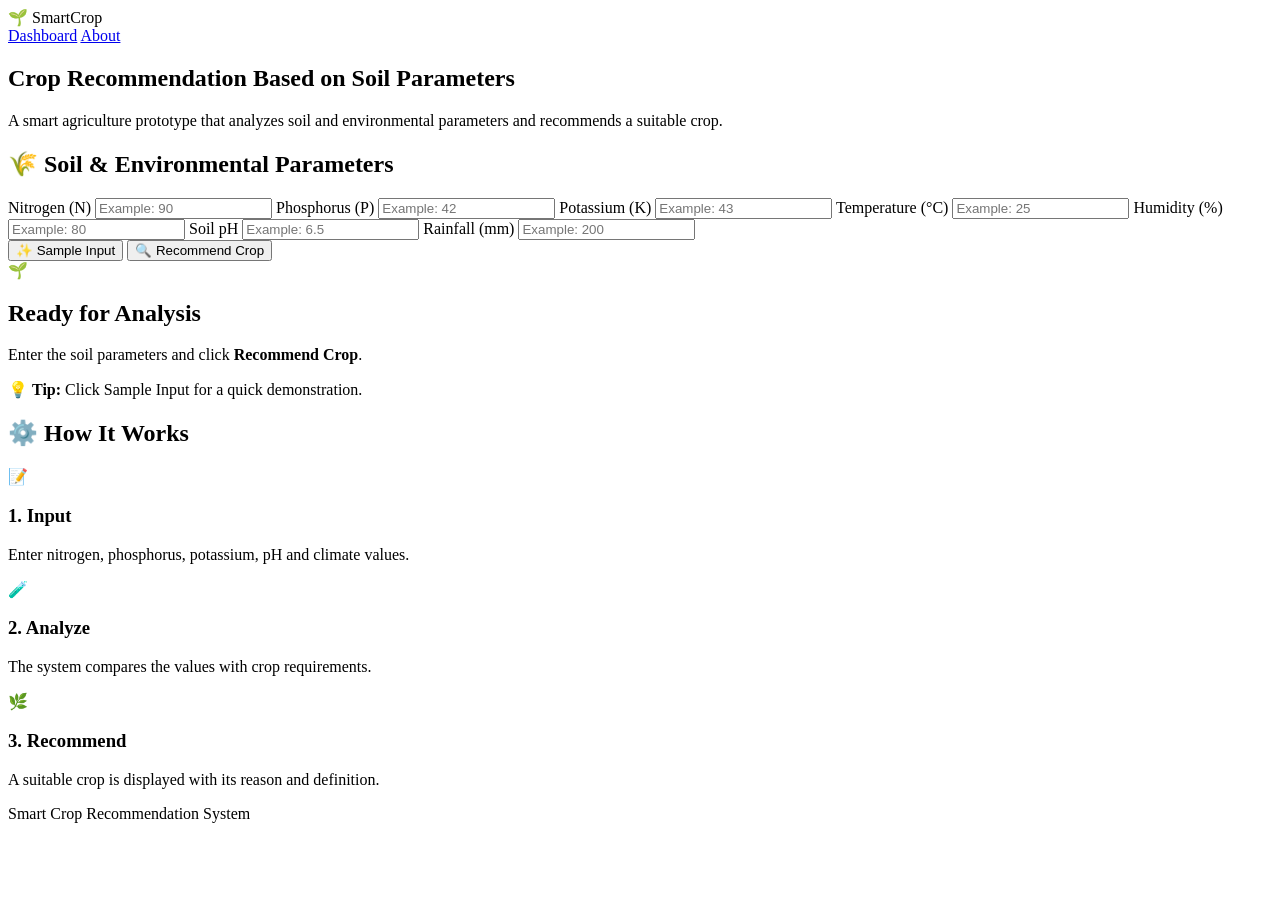
==== index.html @ 1e4f78e8 "Create index.html" ====
<!DOCTYPE html>
<html lang="en">
<head>
    <meta charset="UTF-8">
    <meta name="viewport" content="width=device-width, initial-scale=1.0">
    <title>Smart Crop Recommendation</title>
    <link rel="stylesheet" href="style.css">
</head>

<body>

<nav>
    <div class="logo">🌱 Smart<span>Crop</span></div>

    <div>
        <a href="index.html">Dashboard</a>
        <a href="about.html">About</a>
    </div>
</nav>

<section class="hero">
    <div>
        <h1>Crop Recommendation Based on Soil Parameters</h1>

        <p>
            A smart agriculture prototype that analyzes soil and
            environmental parameters and recommends a suitable crop.
        </p>
    </div>
</section>

<div class="container">

    <div class="grid">

        <!-- INPUT SECTION -->
        <section class="card">

            <h2>🌾 Soil & Environmental Parameters</h2>

            <div class="form">

                <label>
                    Nitrogen (N)
                    <input type="number" id="n" placeholder="Example: 90">
                </label>

                <label>
                    Phosphorus (P)
                    <input type="number" id="p" placeholder="Example: 42">
                </label>

                <label>
                    Potassium (K)
                    <input type="number" id="k" placeholder="Example: 43">
                </label>

                <label>
                    Temperature (°C)
                    <input type="number" id="temp" step="0.1"
                           placeholder="Example: 25">
                </label>

                <label>
                    Humidity (%)
                    <input type="number" id="hum" step="0.1"
                           placeholder="Example: 80">
                </label>

                <label>
                    Soil pH
                    <input type="number" id="ph" step="0.1"
                           placeholder="Example: 6.5">
                </label>

                <label>
                    Rainfall (mm)
                    <input type="number" id="rain" step="0.1"
                           placeholder="Example: 200">
                </label>

            </div>

            <div class="buttons">

                <button class="sample" onclick="sampleInput()">
                    ✨ Sample Input
                </button>

                <button class="recommend" onclick="recommendCrop()">
                    🔍 Recommend Crop
                </button>

            </div>

        </section>


        <!-- RESULT SECTION -->
        <section class="card result" id="result">

            <div class="plant">🌱</div>

            <h2>Ready for Analysis</h2>

            <p>
                Enter the soil parameters and click
                <b>Recommend Crop</b>.
            </p>

            <div class="tip">
                💡 <b>Tip:</b> Click Sample Input for a quick demonstration.
            </div>

        </section>

    </div>

</div>


<!-- HOW IT WORKS -->

<div class="container">

    <section class="card">

        <h2>⚙️ How It Works</h2>

        <div class="steps">

            <div class="step">
                <span>📝</span>
                <h3>1. Input</h3>
                <p>
                    Enter nitrogen, phosphorus, potassium,
                    pH and climate values.
                </p>
            </div>

            <div class="step">
                <span>🧪</span>
                <h3>2. Analyze</h3>
                <p>
                    The system compares the values with
                    crop requirements.
                </p>
            </div>

            <div class="step">
                <span>🌿</span>
                <h3>3. Recommend</h3>
                <p>
                    A suitable crop is displayed with
                    its reason and definition.
                </p>
            </div>

        </div>

    </section>

</div>


<footer>
    Smart Crop Recommendation System
</footer>

<script src="script.js"></script>

</body>
</html>
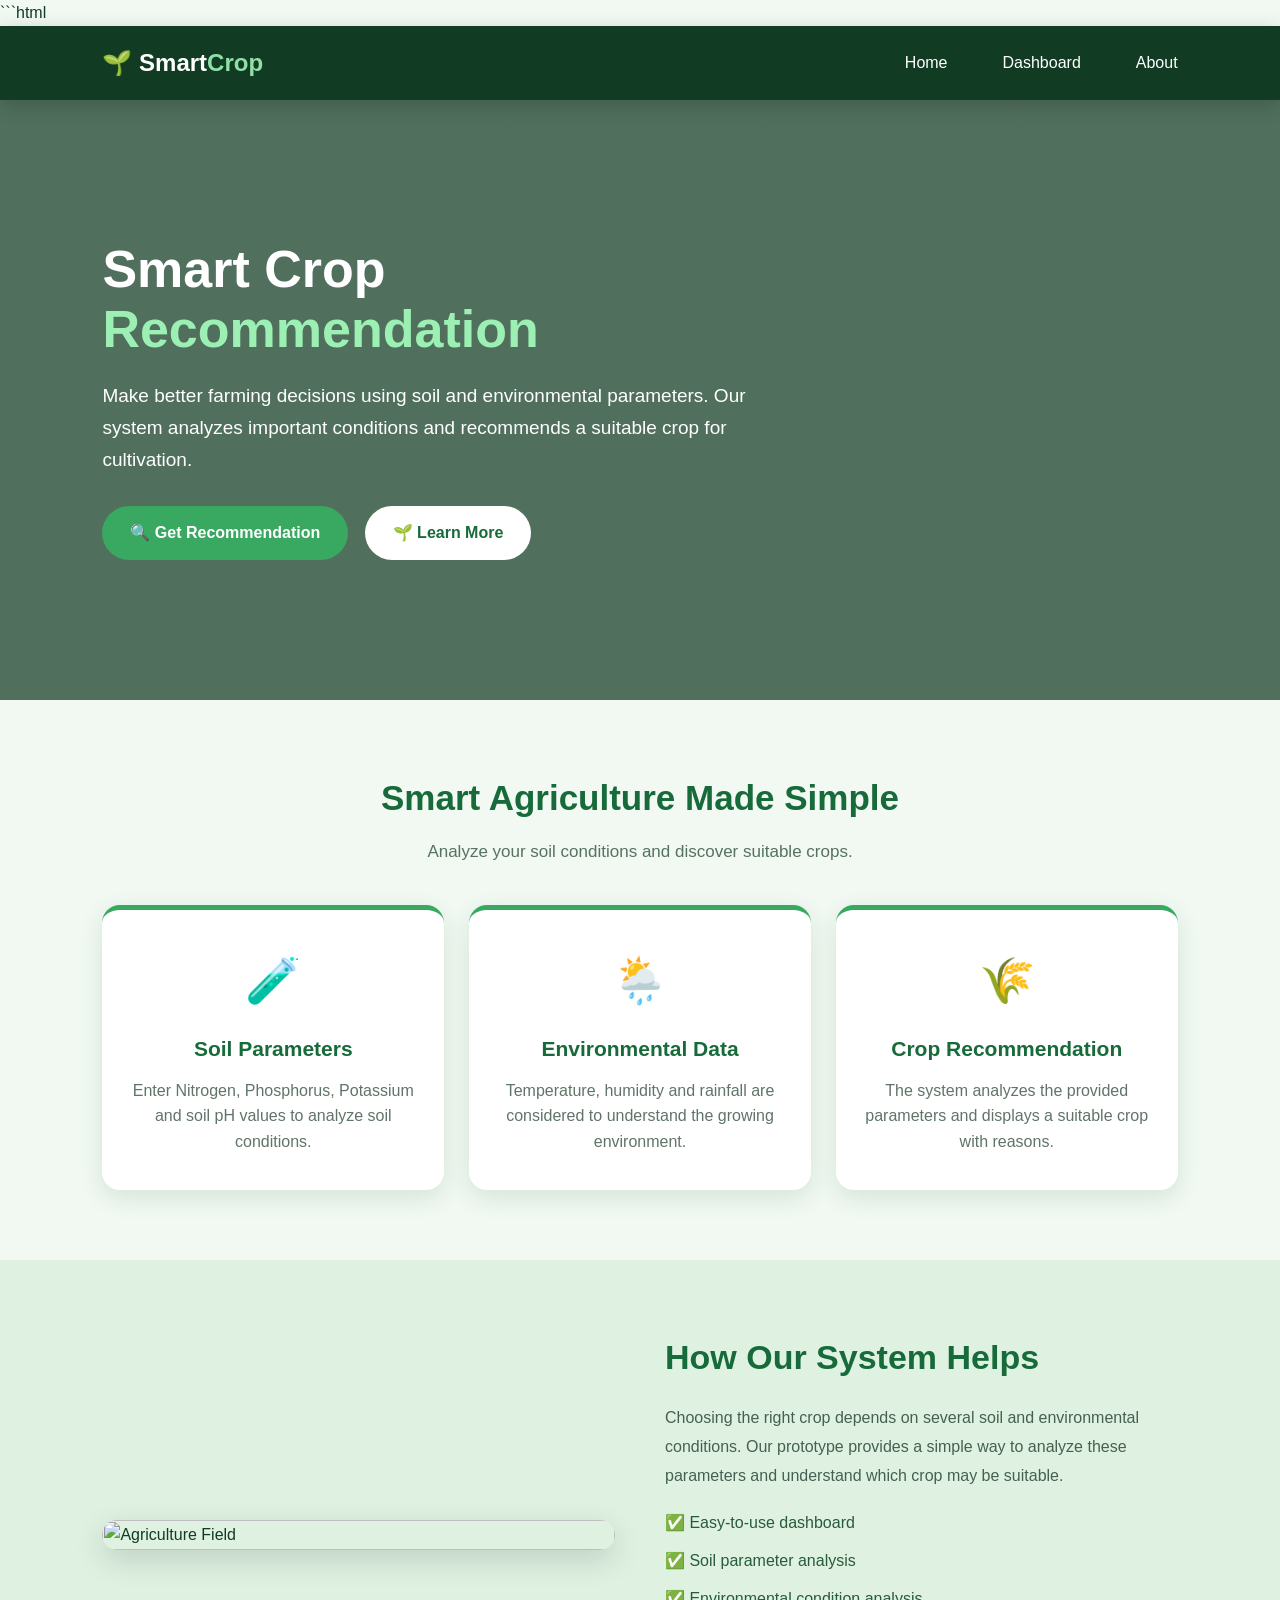
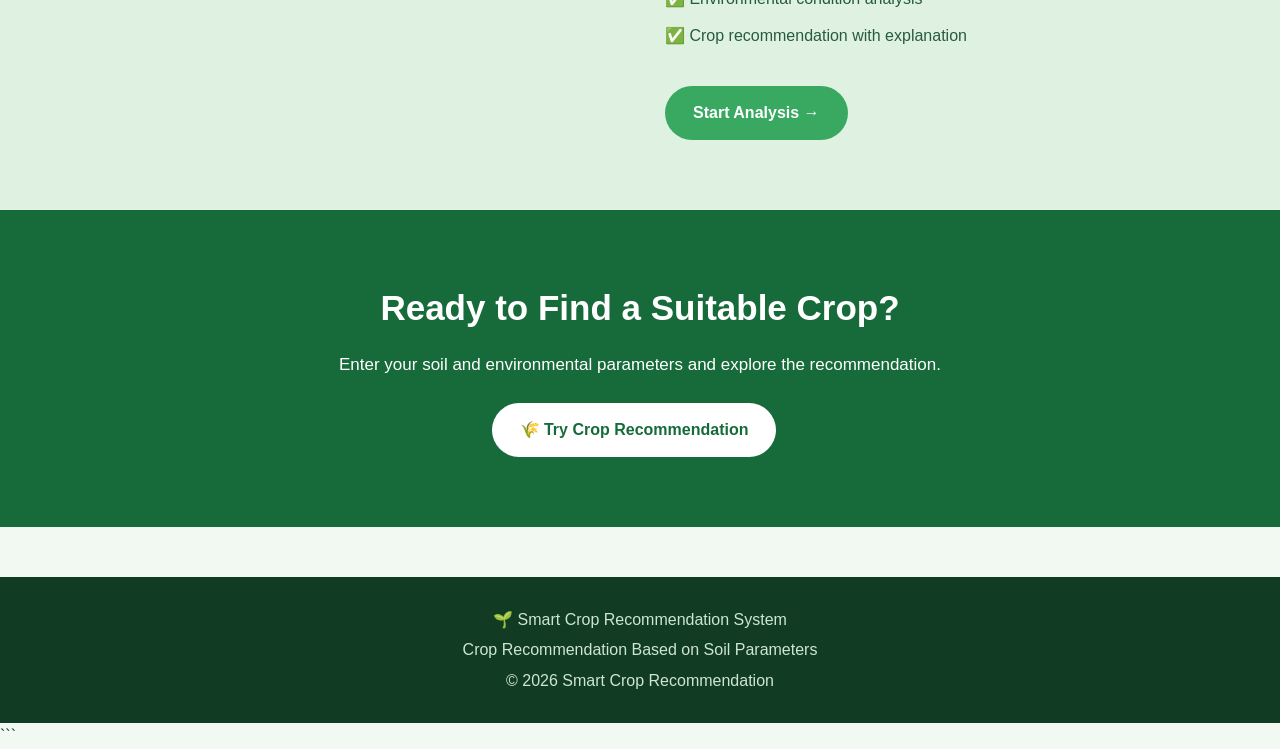
==== commit 5d66692b: "Update index.html" ====
--- a/index.html
+++ b/index.html
@@ -1,173 +1,486 @@
+```html
 <!DOCTYPE html>
 <html lang="en">
 <head>
     <meta charset="UTF-8">
     <meta name="viewport" content="width=device-width, initial-scale=1.0">
+
     <title>Smart Crop Recommendation</title>
+
     <link rel="stylesheet" href="style.css">
+
+    <style>
+        * {
+            margin: 0;
+            padding: 0;
+            box-sizing: border-box;
+            font-family: Arial, sans-serif;
+        }
+
+        body {
+            background: #f1f9f2;
+            color: #123b24;
+        }
+
+        /* Navigation */
+        nav {
+            width: 100%;
+            background: #123b24;
+            padding: 18px 8%;
+            display: flex;
+            justify-content: space-between;
+            align-items: center;
+            position: sticky;
+            top: 0;
+            z-index: 1000;
+        }
+
+        .logo {
+            color: white;
+            font-size: 24px;
+            font-weight: bold;
+        }
+
+        .logo span {
+            color: #8ee0a8;
+        }
+
+        nav ul {
+            list-style: none;
+            display: flex;
+            gap: 30px;
+        }
+
+        nav ul li a {
+            color: white;
+            text-decoration: none;
+            font-size: 16px;
+            font-weight: 500;
+        }
+
+        nav ul li a:hover {
+            color: #8ee0a8;
+        }
+
+        /* Hero */
+        .hero {
+            min-height: 600px;
+            display: flex;
+            align-items: center;
+            padding: 70px 8%;
+            background:
+                linear-gradient(rgba(18, 59, 36, 0.72),
+                rgba(18, 59, 36, 0.72)),
+                url("https://images.unsplash.com/photo-1500382017468-9049fed747ef?auto=format&fit=crop&w=1600&q=80");
+
+            background-size: cover;
+            background-position: center;
+        }
+
+        .hero-content {
+            max-width: 700px;
+            color: white;
+        }
+
+        .hero-content h1 {
+            font-size: 52px;
+            line-height: 1.15;
+            margin-bottom: 20px;
+        }
+
+        .hero-content h1 span {
+            color: #9df0b3;
+        }
+
+        .hero-content p {
+            font-size: 19px;
+            line-height: 1.7;
+            margin-bottom: 30px;
+        }
+
+        .btn {
+            display: inline-block;
+            padding: 14px 28px;
+            margin-right: 12px;
+            border-radius: 30px;
+            text-decoration: none;
+            font-weight: bold;
+            transition: 0.3s;
+        }
+
+        .btn-primary {
+            background: #39a861;
+            color: white;
+        }
+
+        .btn-primary:hover {
+            background: #2e8b57;
+            transform: translateY(-3px);
+        }
+
+        .btn-secondary {
+            background: white;
+            color: #176b3a;
+        }
+
+        .btn-secondary:hover {
+            background: #dff2e2;
+            transform: translateY(-3px);
+        }
+
+        /* Features */
+        .features {
+            padding: 70px 8%;
+            text-align: center;
+        }
+
+        .section-title {
+            font-size: 35px;
+            color: #176b3a;
+            margin-bottom: 12px;
+        }
+
+        .section-subtitle {
+            color: #567260;
+            margin-bottom: 40px;
+            font-size: 17px;
+        }
+
+        .feature-container {
+            display: grid;
+            grid-template-columns: repeat(3, 1fr);
+            gap: 25px;
+        }
+
+        .feature-card {
+            background: white;
+            padding: 35px 25px;
+            border-radius: 18px;
+            box-shadow: 0 8px 25px rgba(20, 80, 40, 0.12);
+            transition: 0.3s;
+            border-top: 5px solid #39a861;
+        }
+
+        .feature-card:hover {
+            transform: translateY(-8px);
+        }
+
+        .feature-icon {
+            font-size: 45px;
+            margin-bottom: 15px;
+        }
+
+        .feature-card h3 {
+            color: #176b3a;
+            margin-bottom: 12px;
+            font-size: 21px;
+        }
+
+        .feature-card p {
+            color: #607468;
+            line-height: 1.6;
+        }
+
+        /* About section */
+        .about {
+            padding: 70px 8%;
+            background: #dff2e2;
+            display: flex;
+            align-items: center;
+            gap: 50px;
+        }
+
+        .about-image {
+            width: 50%;
+        }
+
+        .about-image img {
+            width: 100%;
+            border-radius: 20px;
+            box-shadow: 0 10px 30px rgba(0,0,0,0.15);
+        }
+
+        .about-content {
+            width: 50%;
+        }
+
+        .about-content h2 {
+            color: #176b3a;
+            font-size: 34px;
+            margin-bottom: 20px;
+        }
+
+        .about-content p {
+            color: #456052;
+            line-height: 1.8;
+            margin-bottom: 20px;
+        }
+
+        .check {
+            margin: 12px 0;
+            font-weight: 500;
+            color: #285b3b;
+        }
+
+        /* CTA */
+        .cta {
+            text-align: center;
+            padding: 70px 8%;
+            background: #176b3a;
+            color: white;
+        }
+
+        .cta h2 {
+            font-size: 35px;
+            margin-bottom: 15px;
+        }
+
+        .cta p {
+            margin-bottom: 25px;
+            font-size: 17px;
+        }
+
+        /* Footer */
+        footer {
+            background: #123b24;
+            color: white;
+            text-align: center;
+            padding: 25px;
+        }
+
+        footer p {
+            margin: 5px;
+            color: #cde6d4;
+        }
+
+        /* Responsive */
+        @media (max-width: 800px) {
+
+            nav {
+                flex-direction: column;
+                gap: 15px;
+            }
+
+            nav ul {
+                gap: 15px;
+            }
+
+            .hero {
+                min-height: 550px;
+                text-align: center;
+            }
+
+            .hero-content h1 {
+                font-size: 38px;
+            }
+
+            .hero-content p {
+                font-size: 16px;
+            }
+
+            .feature-container {
+                grid-template-columns: 1fr;
+            }
+
+            .about {
+                flex-direction: column;
+            }
+
+            .about-image,
+            .about-content {
+                width: 100%;
+            }
+        }
+    </style>
 </head>
 
 <body>
 
-<nav>
-    <div class="logo">🌱 Smart<span>Crop</span></div>
-
-    <div>
-        <a href="index.html">Dashboard</a>
-        <a href="about.html">About</a>
-    </div>
-</nav>
-
-<section class="hero">
-    <div>
-        <h1>Crop Recommendation Based on Soil Parameters</h1>
+    <!-- Navigation -->
+    <nav>
+        <div class="logo">
+            🌱 Smart<span>Crop</span>
+        </div>
+
+        <ul>
+            <li><a href="index.html">Home</a></li>
+            <li><a href="dashboard.html">Dashboard</a></li>
+            <li><a href="about.html">About</a></li>
+        </ul>
+    </nav>
+
+
+    <!-- Hero Section -->
+    <section class="hero">
+
+        <div class="hero-content">
+
+            <h1>
+                Smart Crop<br>
+                <span>Recommendation</span>
+            </h1>
+
+            <p>
+                Make better farming decisions using soil and environmental
+                parameters. Our system analyzes important conditions and
+                recommends a suitable crop for cultivation.
+            </p>
+
+            <a href="dashboard.html" class="btn btn-primary">
+                🔍 Get Recommendation
+            </a>
+
+            <a href="about.html" class="btn btn-secondary">
+                🌱 Learn More
+            </a>
+
+        </div>
+
+    </section>
+
+
+    <!-- Features -->
+    <section class="features">
+
+        <h2 class="section-title">
+            Smart Agriculture Made Simple
+        </h2>
+
+        <p class="section-subtitle">
+            Analyze your soil conditions and discover suitable crops.
+        </p>
+
+        <div class="feature-container">
+
+            <div class="feature-card">
+                <div class="feature-icon">🧪</div>
+
+                <h3>Soil Parameters</h3>
+
+                <p>
+                    Enter Nitrogen, Phosphorus, Potassium and soil pH
+                    values to analyze soil conditions.
+                </p>
+            </div>
+
+
+            <div class="feature-card">
+                <div class="feature-icon">🌦️</div>
+
+                <h3>Environmental Data</h3>
+
+                <p>
+                    Temperature, humidity and rainfall are considered
+                    to understand the growing environment.
+                </p>
+            </div>
+
+
+            <div class="feature-card">
+                <div class="feature-icon">🌾</div>
+
+                <h3>Crop Recommendation</h3>
+
+                <p>
+                    The system analyzes the provided parameters and
+                    displays a suitable crop with reasons.
+                </p>
+            </div>
+
+        </div>
+
+    </section>
+
+
+    <!-- About -->
+    <section class="about">
+
+        <div class="about-image">
+
+            <img
+                src="https://images.unsplash.com/photo-1625246333195-78d9c38ad449?auto=format&fit=crop&w=1000&q=80"
+                alt="Agriculture Field"
+            >
+
+        </div>
+
+
+        <div class="about-content">
+
+            <h2>
+                How Our System Helps
+            </h2>
+
+            <p>
+                Choosing the right crop depends on several soil and
+                environmental conditions. Our prototype provides a
+                simple way to analyze these parameters and understand
+                which crop may be suitable.
+            </p>
+
+            <div class="check">
+                ✅ Easy-to-use dashboard
+            </div>
+
+            <div class="check">
+                ✅ Soil parameter analysis
+            </div>
+
+            <div class="check">
+                ✅ Environmental condition analysis
+            </div>
+
+            <div class="check">
+                ✅ Crop recommendation with explanation
+            </div>
+
+            <br>
+
+            <a href="dashboard.html" class="btn btn-primary">
+                Start Analysis →
+            </a>
+
+        </div>
+
+    </section>
+
+
+    <!-- Call To Action -->
+    <section class="cta">
+
+        <h2>
+            Ready to Find a Suitable Crop?
+        </h2>
 
         <p>
-            A smart agriculture prototype that analyzes soil and
-            environmental parameters and recommends a suitable crop.
+            Enter your soil and environmental parameters
+            and explore the recommendation.
         </p>
-    </div>
-</section>
-
-<div class="container">
-
-    <div class="grid">
-
-        <!-- INPUT SECTION -->
-        <section class="card">
-
-            <h2>🌾 Soil & Environmental Parameters</h2>
-
-            <div class="form">
-
-                <label>
-                    Nitrogen (N)
-                    <input type="number" id="n" placeholder="Example: 90">
-                </label>
-
-                <label>
-                    Phosphorus (P)
-                    <input type="number" id="p" placeholder="Example: 42">
-                </label>
-
-                <label>
-                    Potassium (K)
-                    <input type="number" id="k" placeholder="Example: 43">
-                </label>
-
-                <label>
-                    Temperature (°C)
-                    <input type="number" id="temp" step="0.1"
-                           placeholder="Example: 25">
-                </label>
-
-                <label>
-                    Humidity (%)
-                    <input type="number" id="hum" step="0.1"
-                           placeholder="Example: 80">
-                </label>
-
-                <label>
-                    Soil pH
-                    <input type="number" id="ph" step="0.1"
-                           placeholder="Example: 6.5">
-                </label>
-
-                <label>
-                    Rainfall (mm)
-                    <input type="number" id="rain" step="0.1"
-                           placeholder="Example: 200">
-                </label>
-
-            </div>
-
-            <div class="buttons">
-
-                <button class="sample" onclick="sampleInput()">
-                    ✨ Sample Input
-                </button>
-
-                <button class="recommend" onclick="recommendCrop()">
-                    🔍 Recommend Crop
-                </button>
-
-            </div>
-
-        </section>
-
-
-        <!-- RESULT SECTION -->
-        <section class="card result" id="result">
-
-            <div class="plant">🌱</div>
-
-            <h2>Ready for Analysis</h2>
-
-            <p>
-                Enter the soil parameters and click
-                <b>Recommend Crop</b>.
-            </p>
-
-            <div class="tip">
-                💡 <b>Tip:</b> Click Sample Input for a quick demonstration.
-            </div>
-
-        </section>
-
-    </div>
-
-</div>
-
-
-<!-- HOW IT WORKS -->
-
-<div class="container">
-
-    <section class="card">
-
-        <h2>⚙️ How It Works</h2>
-
-        <div class="steps">
-
-            <div class="step">
-                <span>📝</span>
-                <h3>1. Input</h3>
-                <p>
-                    Enter nitrogen, phosphorus, potassium,
-                    pH and climate values.
-                </p>
-            </div>
-
-            <div class="step">
-                <span>🧪</span>
-                <h3>2. Analyze</h3>
-                <p>
-                    The system compares the values with
-                    crop requirements.
-                </p>
-            </div>
-
-            <div class="step">
-                <span>🌿</span>
-                <h3>3. Recommend</h3>
-                <p>
-                    A suitable crop is displayed with
-                    its reason and definition.
-                </p>
-            </div>
-
-        </div>
+
+        <a href="dashboard.html" class="btn btn-secondary">
+            🌾 Try Crop Recommendation
+        </a>
 
     </section>
 
-</div>
-
-
-<footer>
-    Smart Crop Recommendation System
-</footer>
-
-<script src="script.js"></script>
+
+    <!-- Footer -->
+    <footer>
+
+        <p>
+            🌱 Smart Crop Recommendation System
+        </p>
+
+        <p>
+            Crop Recommendation Based on Soil Parameters
+        </p>
+
+        <p>
+            © 2026 Smart Crop Recommendation
+        </p>
+
+    </footer>
 
 </body>
 </html>
+```
--- a/style.css
+++ b/style.css
@@ -0,0 +1,393 @@
+* {
+    box-sizing: border-box;
+    margin: 0;
+    padding: 0;
+}
+
+:root {
+    --dark-green: #123b24;
+    --green: #176b3a;
+    --light-green: #2e8b57;
+    --mint: #dff2e2;
+    --background: #f1f9f2;
+    --text: #294534;
+}
+
+body {
+    font-family: Arial, sans-serif;
+    background: linear-gradient(135deg, #f6fff7, #e8f5ea);
+    color: var(--text);
+    line-height: 1.6;
+}
+
+
+/* NAVBAR */
+
+nav {
+    background: var(--dark-green);
+    color: white;
+    padding: 16px 7%;
+
+    display: flex;
+    justify-content: space-between;
+    align-items: center;
+
+    position: sticky;
+    top: 0;
+    z-index: 10;
+
+    box-shadow: 0 5px 20px #0003;
+}
+
+.logo {
+    font-size: 22px;
+    font-weight: bold;
+}
+
+.logo span {
+    color: #9ee2aa;
+}
+
+nav a {
+    color: white;
+    text-decoration: none;
+    margin-left: 25px;
+    font-weight: bold;
+}
+
+nav a:hover {
+    color: #9ee2aa;
+}
+
+
+/* HERO */
+
+.hero {
+    min-height: 380px;
+
+    display: flex;
+    align-items: center;
+
+    padding: 60px 8%;
+
+    color: white;
+
+    background:
+        linear-gradient(#123b2490, #123b2475),
+        url("https://images.unsplash.com/photo-1500937386664-56d1dfef3854?auto=format&fit=crop&w=1600&q=85");
+
+    background-size: cover;
+    background-position: center;
+}
+
+.hero h1 {
+    font-size: 52px;
+    max-width: 800px;
+    line-height: 1.1;
+}
+
+.hero p {
+    margin-top: 20px;
+    font-size: 18px;
+    max-width: 700px;
+}
+
+
+/* CONTAINER */
+
+.container {
+    width: 86%;
+    max-width: 1150px;
+    margin: 35px auto;
+}
+
+
+/* GRID */
+
+.grid {
+    display: grid;
+    grid-template-columns: 1.1fr 0.9fr;
+    gap: 25px;
+}
+
+
+/* CARD */
+
+.card {
+    background: white;
+    padding: 25px;
+
+    border-radius: 22px;
+
+    border: 1px solid #d7ead9;
+
+    box-shadow: 0 12px 35px #174c2815;
+}
+
+.card h2 {
+    color: var(--green);
+    margin-bottom: 20px;
+}
+
+
+/* FORM */
+
+.form {
+    display: grid;
+    grid-template-columns: 1fr 1fr;
+    gap: 16px;
+}
+
+label {
+    font-weight: bold;
+    font-size: 14px;
+}
+
+input {
+    width: 100%;
+
+    padding: 13px;
+
+    margin-top: 6px;
+
+    border: 1px solid #c9ddcc;
+
+    border-radius: 10px;
+
+    font-size: 15px;
+}
+
+input:focus {
+    outline: 3px solid #2e8b5730;
+    border-color: var(--light-green);
+}
+
+
+/* BUTTONS */
+
+.buttons {
+    display: flex;
+    gap: 12px;
+    margin-top: 20px;
+}
+
+button {
+    padding: 14px 18px;
+
+    border: none;
+
+    border-radius: 10px;
+
+    font-weight: bold;
+
+    cursor: pointer;
+
+    font-size: 15px;
+}
+
+.sample {
+    background: var(--mint);
+    color: var(--green);
+}
+
+.recommend {
+    background: var(--light-green);
+    color: white;
+
+    flex: 1;
+}
+
+.recommend:hover {
+    background: var(--green);
+}
+
+
+/* RESULT */
+
+.result {
+    text-align: center;
+
+    background: linear-gradient(
+        145deg,
+        white,
+        #effaf1
+    );
+}
+
+.plant {
+    font-size: 70px;
+}
+
+.result h1 {
+    color: var(--green);
+    font-size: 35px;
+}
+
+.crop-image {
+    width: 100%;
+    height: 190px;
+
+    object-fit: cover;
+
+    border-radius: 15px;
+
+    margin-bottom: 15px;
+}
+
+.badge {
+    display: inline-block;
+
+    background: #d7f0dc;
+
+    color: var(--green);
+
+    padding: 7px 15px;
+
+    border-radius: 20px;
+
+    font-weight: bold;
+
+    margin: 10px;
+}
+
+
+/* REASON */
+
+.reason {
+    text-align: left;
+
+    background: #f4faf5;
+
+    padding: 16px;
+
+    border-radius: 13px;
+
+    margin-top: 14px;
+}
+
+
+/* STATS */
+
+.stats {
+    display: grid;
+
+    grid-template-columns: repeat(3, 1fr);
+
+    gap: 10px;
+
+    margin-top: 15px;
+}
+
+.stats div {
+    background: #edf7ef;
+
+    padding: 10px;
+
+    border-radius: 10px;
+
+    font-size: 12px;
+}
+
+.stats b {
+    display: block;
+
+    color: var(--green);
+
+    font-size: 18px;
+}
+
+
+/* TIP */
+
+.tip {
+    background: #f1f9f2;
+
+    padding: 15px;
+
+    border-radius: 12px;
+
+    margin-top: 20px;
+}
+
+
+/* STEPS */
+
+.steps {
+    display: grid;
+
+    grid-template-columns: repeat(3, 1fr);
+
+    gap: 18px;
+}
+
+.step {
+    background: #f8fff9;
+
+    padding: 22px;
+
+    border-radius: 17px;
+
+    text-align: center;
+
+    border: 1px solid #dcecdf;
+}
+
+.step span {
+    font-size: 35px;
+}
+
+.step h3 {
+    color: var(--green);
+
+    margin: 8px 0;
+}
+
+
+/* FOOTER */
+
+footer {
+    background: var(--dark-green);
+
+    color: white;
+
+    text-align: center;
+
+    padding: 25px;
+
+    margin-top: 50px;
+}
+
+
+/* MOBILE */
+
+@media(max-width: 800px) {
+
+    .grid {
+        grid-template-columns: 1fr;
+    }
+
+    .form {
+        grid-template-columns: 1fr;
+    }
+
+    .steps {
+        grid-template-columns: 1fr;
+    }
+
+    .hero h1 {
+        font-size: 38px;
+    }
+
+    nav {
+        display: block;
+        text-align: center;
+    }
+
+    nav div:last-child {
+        margin-top: 12px;
+    }
+
+    nav a {
+        margin: 0 8px;
+    }
+}
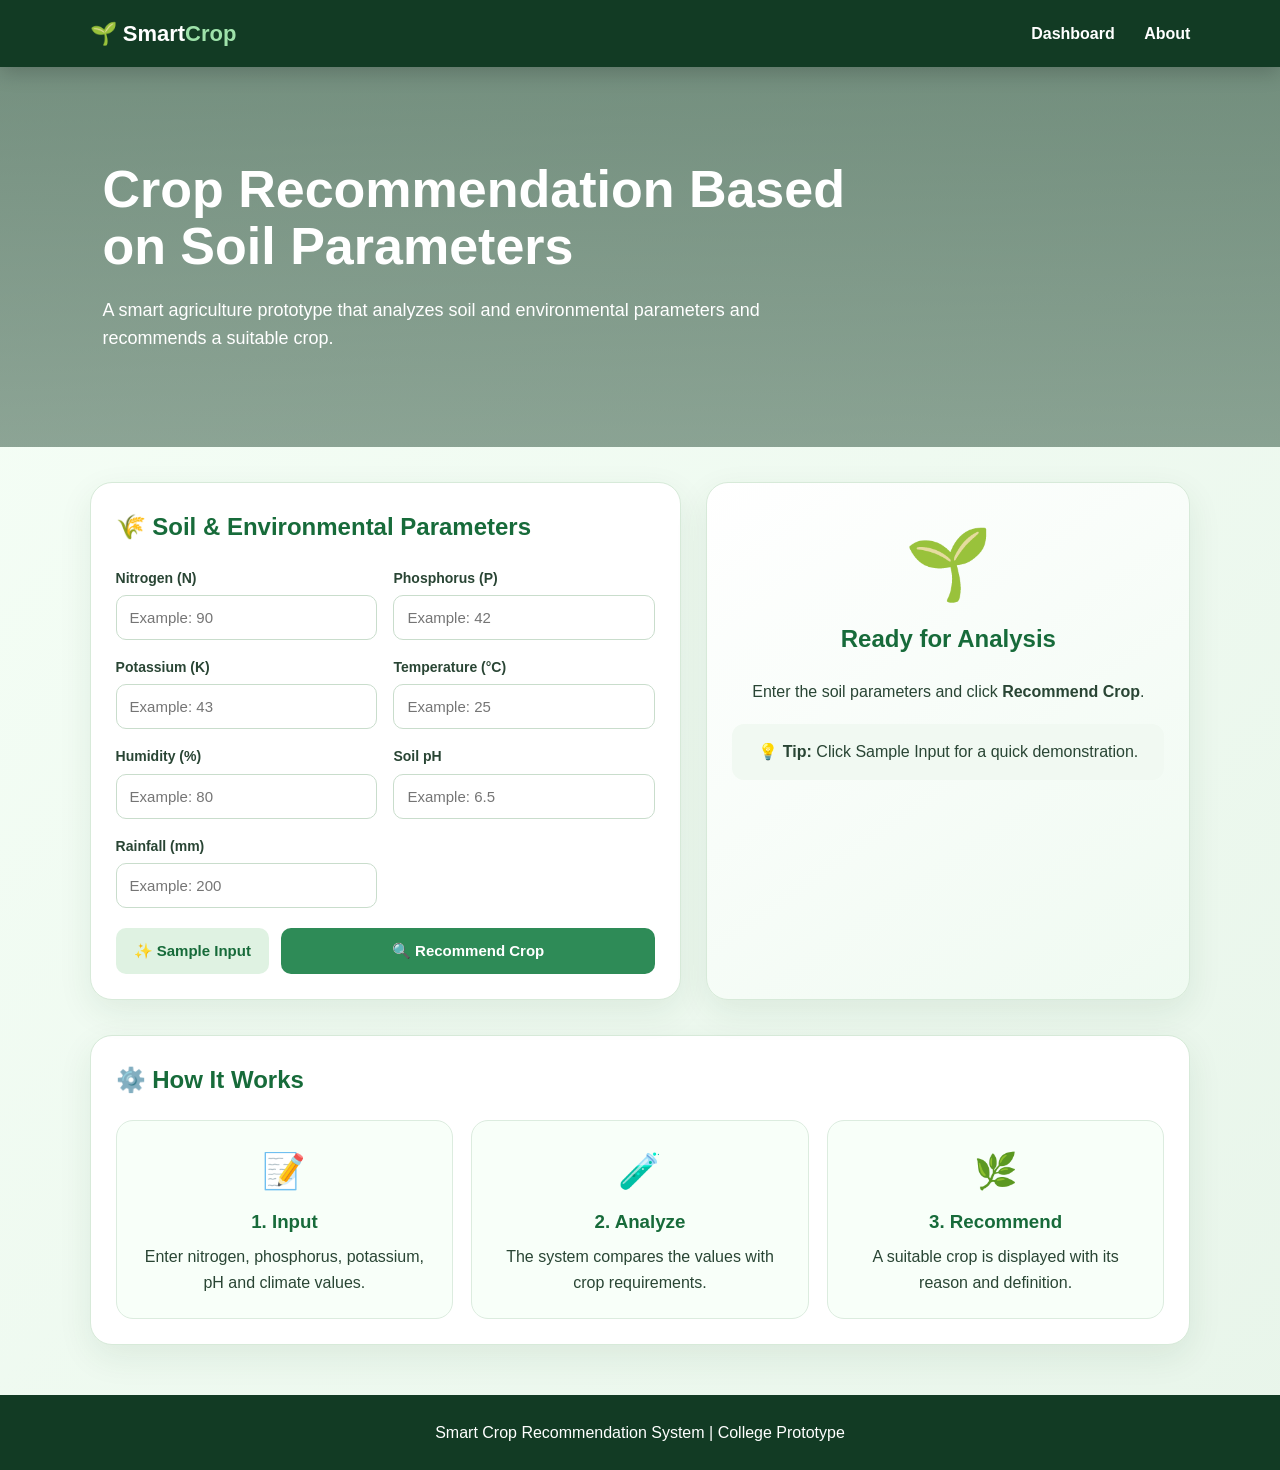
==== commit 6c234fb3: "Update index.html" ====
--- a/index.html
+++ b/index.html
@@ -1,389 +1,158 @@
-```html
 <!DOCTYPE html>
 <html lang="en">
 <head>
     <meta charset="UTF-8">
     <meta name="viewport" content="width=device-width, initial-scale=1.0">
-
     <title>Smart Crop Recommendation</title>
-
     <link rel="stylesheet" href="style.css">
-
-    <style>
-        * {
-            margin: 0;
-            padding: 0;
-            box-sizing: border-box;
-            font-family: Arial, sans-serif;
-        }
-
-        body {
-            background: #f1f9f2;
-            color: #123b24;
-        }
-
-        /* Navigation */
-        nav {
-            width: 100%;
-            background: #123b24;
-            padding: 18px 8%;
-            display: flex;
-            justify-content: space-between;
-            align-items: center;
-            position: sticky;
-            top: 0;
-            z-index: 1000;
-        }
-
-        .logo {
-            color: white;
-            font-size: 24px;
-            font-weight: bold;
-        }
-
-        .logo span {
-            color: #8ee0a8;
-        }
-
-        nav ul {
-            list-style: none;
-            display: flex;
-            gap: 30px;
-        }
-
-        nav ul li a {
-            color: white;
-            text-decoration: none;
-            font-size: 16px;
-            font-weight: 500;
-        }
-
-        nav ul li a:hover {
-            color: #8ee0a8;
-        }
-
-        /* Hero */
-        .hero {
-            min-height: 600px;
-            display: flex;
-            align-items: center;
-            padding: 70px 8%;
-            background:
-                linear-gradient(rgba(18, 59, 36, 0.72),
-                rgba(18, 59, 36, 0.72)),
-                url("https://images.unsplash.com/photo-1500382017468-9049fed747ef?auto=format&fit=crop&w=1600&q=80");
-
-            background-size: cover;
-            background-position: center;
-        }
-
-        .hero-content {
-            max-width: 700px;
-            color: white;
-        }
-
-        .hero-content h1 {
-            font-size: 52px;
-            line-height: 1.15;
-            margin-bottom: 20px;
-        }
-
-        .hero-content h1 span {
-            color: #9df0b3;
-        }
-
-        .hero-content p {
-            font-size: 19px;
-            line-height: 1.7;
-            margin-bottom: 30px;
-        }
-
-        .btn {
-            display: inline-block;
-            padding: 14px 28px;
-            margin-right: 12px;
-            border-radius: 30px;
-            text-decoration: none;
-            font-weight: bold;
-            transition: 0.3s;
-        }
-
-        .btn-primary {
-            background: #39a861;
-            color: white;
-        }
-
-        .btn-primary:hover {
-            background: #2e8b57;
-            transform: translateY(-3px);
-        }
-
-        .btn-secondary {
-            background: white;
-            color: #176b3a;
-        }
-
-        .btn-secondary:hover {
-            background: #dff2e2;
-            transform: translateY(-3px);
-        }
-
-        /* Features */
-        .features {
-            padding: 70px 8%;
-            text-align: center;
-        }
-
-        .section-title {
-            font-size: 35px;
-            color: #176b3a;
-            margin-bottom: 12px;
-        }
-
-        .section-subtitle {
-            color: #567260;
-            margin-bottom: 40px;
-            font-size: 17px;
-        }
-
-        .feature-container {
-            display: grid;
-            grid-template-columns: repeat(3, 1fr);
-            gap: 25px;
-        }
-
-        .feature-card {
-            background: white;
-            padding: 35px 25px;
-            border-radius: 18px;
-            box-shadow: 0 8px 25px rgba(20, 80, 40, 0.12);
-            transition: 0.3s;
-            border-top: 5px solid #39a861;
-        }
-
-        .feature-card:hover {
-            transform: translateY(-8px);
-        }
-
-        .feature-icon {
-            font-size: 45px;
-            margin-bottom: 15px;
-        }
-
-        .feature-card h3 {
-            color: #176b3a;
-            margin-bottom: 12px;
-            font-size: 21px;
-        }
-
-        .feature-card p {
-            color: #607468;
-            line-height: 1.6;
-        }
-
-        /* About section */
-        .about {
-            padding: 70px 8%;
-            background: #dff2e2;
-            display: flex;
-            align-items: center;
-            gap: 50px;
-        }
-
-        .about-image {
-            width: 50%;
-        }
-
-        .about-image img {
-            width: 100%;
-            border-radius: 20px;
-            box-shadow: 0 10px 30px rgba(0,0,0,0.15);
-        }
-
-        .about-content {
-            width: 50%;
-        }
-
-        .about-content h2 {
-            color: #176b3a;
-            font-size: 34px;
-            margin-bottom: 20px;
-        }
-
-        .about-content p {
-            color: #456052;
-            line-height: 1.8;
-            margin-bottom: 20px;
-        }
-
-        .check {
-            margin: 12px 0;
-            font-weight: 500;
-            color: #285b3b;
-        }
-
-        /* CTA */
-        .cta {
-            text-align: center;
-            padding: 70px 8%;
-            background: #176b3a;
-            color: white;
-        }
-
-        .cta h2 {
-            font-size: 35px;
-            margin-bottom: 15px;
-        }
-
-        .cta p {
-            margin-bottom: 25px;
-            font-size: 17px;
-        }
-
-        /* Footer */
-        footer {
-            background: #123b24;
-            color: white;
-            text-align: center;
-            padding: 25px;
-        }
-
-        footer p {
-            margin: 5px;
-            color: #cde6d4;
-        }
-
-        /* Responsive */
-        @media (max-width: 800px) {
-
-            nav {
-                flex-direction: column;
-                gap: 15px;
-            }
-
-            nav ul {
-                gap: 15px;
-            }
-
-            .hero {
-                min-height: 550px;
-                text-align: center;
-            }
-
-            .hero-content h1 {
-                font-size: 38px;
-            }
-
-            .hero-content p {
-                font-size: 16px;
-            }
-
-            .feature-container {
-                grid-template-columns: 1fr;
-            }
-
-            .about {
-                flex-direction: column;
-            }
-
-            .about-image,
-            .about-content {
-                width: 100%;
-            }
-        }
-    </style>
 </head>
 
 <body>
 
-    <!-- Navigation -->
-    <nav>
-        <div class="logo">
-            🌱 Smart<span>Crop</span>
-        </div>
+<nav>
+    <div class="logo">🌱 Smart<span>Crop</span></div>
 
-        <ul>
-            <li><a href="index.html">Home</a></li>
-            <li><a href="dashboard.html">Dashboard</a></li>
-            <li><a href="about.html">About</a></li>
-        </ul>
-    </nav>
+    <div>
+        <a href="index.html">Dashboard</a>
+        <a href="about.html">About</a>
+    </div>
+</nav>
+
+<section class="hero">
+    <div>
+        <h1>Crop Recommendation Based on Soil Parameters</h1>
+
+        <p>
+            A smart agriculture prototype that analyzes soil and
+            environmental parameters and recommends a suitable crop.
+        </p>
+    </div>
+</section>
+
+<div class="container">
+
+    <div class="grid">
+
+        <!-- INPUT SECTION -->
+        <section class="card">
+
+            <h2>🌾 Soil & Environmental Parameters</h2>
+
+            <div class="form">
+
+                <label>
+                    Nitrogen (N)
+                    <input type="number" id="n" placeholder="Example: 90">
+                </label>
+
+                <label>
+                    Phosphorus (P)
+                    <input type="number" id="p" placeholder="Example: 42">
+                </label>
+
+                <label>
+                    Potassium (K)
+                    <input type="number" id="k" placeholder="Example: 43">
+                </label>
+
+                <label>
+                    Temperature (°C)
+                    <input type="number" id="temp" step="0.1"
+                           placeholder="Example: 25">
+                </label>
+
+                <label>
+                    Humidity (%)
+                    <input type="number" id="hum" step="0.1"
+                           placeholder="Example: 80">
+                </label>
+
+                <label>
+                    Soil pH
+                    <input type="number" id="ph" step="0.1"
+                           placeholder="Example: 6.5">
+                </label>
+
+                <label>
+                    Rainfall (mm)
+                    <input type="number" id="rain" step="0.1"
+                           placeholder="Example: 200">
+                </label>
+
+            </div>
+
+            <div class="buttons">
+
+                <button class="sample" onclick="sampleInput()">
+                    ✨ Sample Input
+                </button>
+
+                <button class="recommend" onclick="recommendCrop()">
+                    🔍 Recommend Crop
+                </button>
+
+            </div>
+
+        </section>
 
 
-    <!-- Hero Section -->
-    <section class="hero">
+        <!-- RESULT SECTION -->
+        <section class="card result" id="result">
 
-        <div class="hero-content">
+            <div class="plant">🌱</div>
 
-            <h1>
-                Smart Crop<br>
-                <span>Recommendation</span>
-            </h1>
+            <h2>Ready for Analysis</h2>
 
             <p>
-                Make better farming decisions using soil and environmental
-                parameters. Our system analyzes important conditions and
-                recommends a suitable crop for cultivation.
+                Enter the soil parameters and click
+                <b>Recommend Crop</b>.
             </p>
 
-            <a href="dashboard.html" class="btn btn-primary">
-                🔍 Get Recommendation
-            </a>
+            <div class="tip">
+                💡 <b>Tip:</b> Click Sample Input for a quick demonstration.
+            </div>
 
-            <a href="about.html" class="btn btn-secondary">
-                🌱 Learn More
-            </a>
+        </section>
 
-        </div>
+    </div>
 
-    </section>
+</div>
 
 
-    <!-- Features -->
-    <section class="features">
+<!-- HOW IT WORKS -->
 
-        <h2 class="section-title">
-            Smart Agriculture Made Simple
-        </h2>
+<div class="container">
 
-        <p class="section-subtitle">
-            Analyze your soil conditions and discover suitable crops.
-        </p>
+    <section class="card">
 
-        <div class="feature-container">
+        <h2>⚙️ How It Works</h2>
 
-            <div class="feature-card">
-                <div class="feature-icon">🧪</div>
+        <div class="steps">
 
-                <h3>Soil Parameters</h3>
-
+            <div class="step">
+                <span>📝</span>
+                <h3>1. Input</h3>
                 <p>
-                    Enter Nitrogen, Phosphorus, Potassium and soil pH
-                    values to analyze soil conditions.
+                    Enter nitrogen, phosphorus, potassium,
+                    pH and climate values.
                 </p>
             </div>
 
-
-            <div class="feature-card">
-                <div class="feature-icon">🌦️</div>
-
-                <h3>Environmental Data</h3>
-
+            <div class="step">
+                <span>🧪</span>
+                <h3>2. Analyze</h3>
                 <p>
-                    Temperature, humidity and rainfall are considered
-                    to understand the growing environment.
+                    The system compares the values with
+                    crop requirements.
                 </p>
             </div>
 
-
-            <div class="feature-card">
-                <div class="feature-icon">🌾</div>
-
-                <h3>Crop Recommendation</h3>
-
+            <div class="step">
+                <span>🌿</span>
+                <h3>3. Recommend</h3>
                 <p>
-                    The system analyzes the provided parameters and
-                    displays a suitable crop with reasons.
+                    A suitable crop is displayed with
+                    its reason and definition.
                 </p>
             </div>
 
@@ -391,96 +160,14 @@
 
     </section>
 
-
-    <!-- About -->
-    <section class="about">
-
-        <div class="about-image">
-
-            <img
-                src="https://images.unsplash.com/photo-1625246333195-78d9c38ad449?auto=format&fit=crop&w=1000&q=80"
-                alt="Agriculture Field"
-            >
-
-        </div>
+</div>
 
 
-        <div class="about-content">
+<footer>
+    Smart Crop Recommendation System | College Prototype
+</footer>
 
-            <h2>
-                How Our System Helps
-            </h2>
-
-            <p>
-                Choosing the right crop depends on several soil and
-                environmental conditions. Our prototype provides a
-                simple way to analyze these parameters and understand
-                which crop may be suitable.
-            </p>
-
-            <div class="check">
-                ✅ Easy-to-use dashboard
-            </div>
-
-            <div class="check">
-                ✅ Soil parameter analysis
-            </div>
-
-            <div class="check">
-                ✅ Environmental condition analysis
-            </div>
-
-            <div class="check">
-                ✅ Crop recommendation with explanation
-            </div>
-
-            <br>
-
-            <a href="dashboard.html" class="btn btn-primary">
-                Start Analysis →
-            </a>
-
-        </div>
-
-    </section>
-
-
-    <!-- Call To Action -->
-    <section class="cta">
-
-        <h2>
-            Ready to Find a Suitable Crop?
-        </h2>
-
-        <p>
-            Enter your soil and environmental parameters
-            and explore the recommendation.
-        </p>
-
-        <a href="dashboard.html" class="btn btn-secondary">
-            🌾 Try Crop Recommendation
-        </a>
-
-    </section>
-
-
-    <!-- Footer -->
-    <footer>
-
-        <p>
-            🌱 Smart Crop Recommendation System
-        </p>
-
-        <p>
-            Crop Recommendation Based on Soil Parameters
-        </p>
-
-        <p>
-            © 2026 Smart Crop Recommendation
-        </p>
-
-    </footer>
+<script src="script.js"></script>
 
 </body>
 </html>
-```
